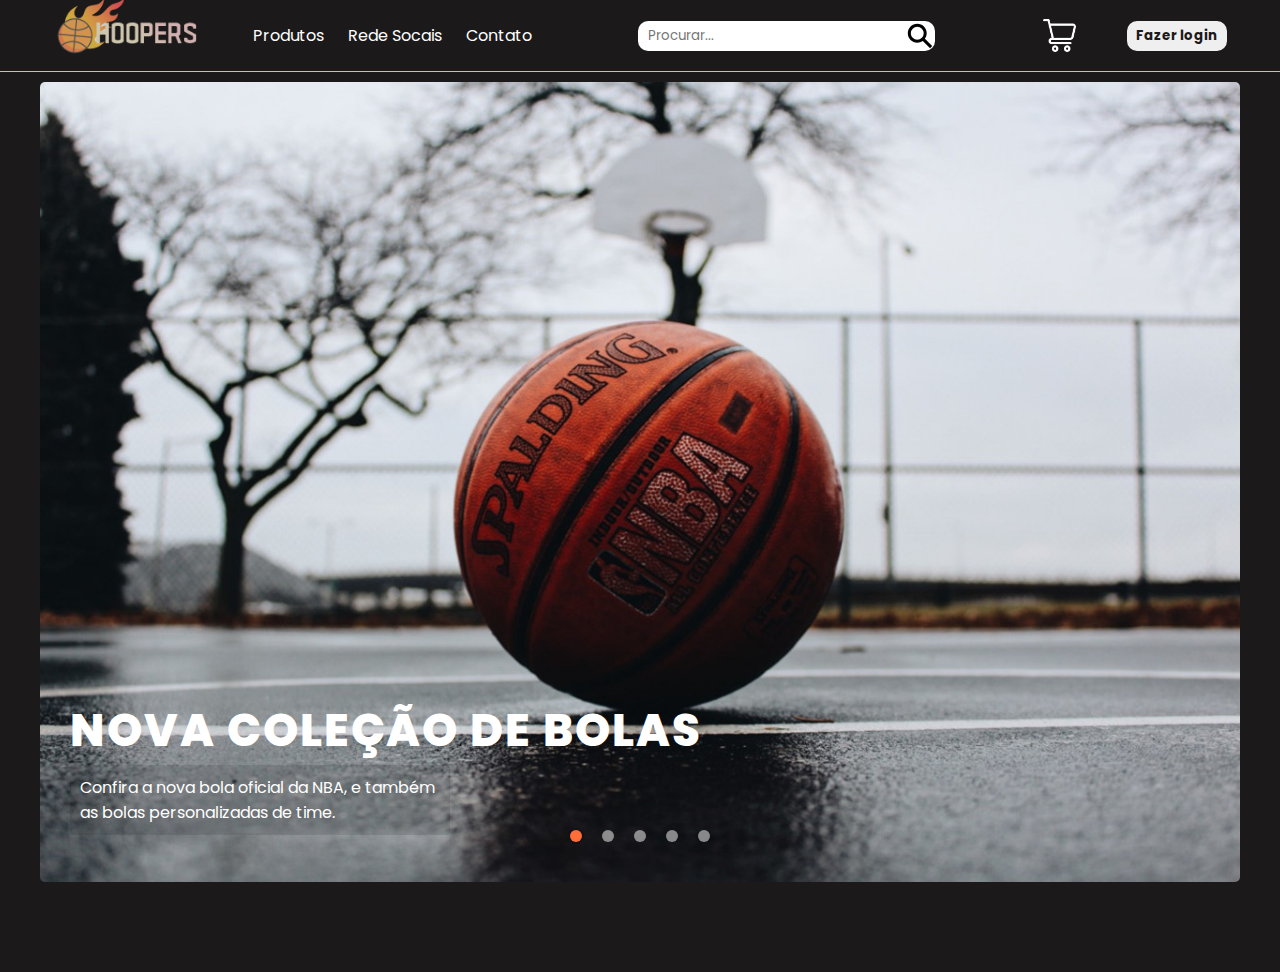
==== index.html @ 43e5c20a "Initial Commit" ====
<!DOCTYPE html>
<html lang="pt-br">
<head>
    <meta charset="UTF-8">
    <meta http-equiv="X-UA-Compatible" content="IE=edge">
    <meta name="viewport" content="width=device-width, initial-scale=1.0">
    <link rel="stylesheet" href="style.css">
    <link rel="shortcut icon" href="img/favicon.ico" type="image/x-icon">
    <title>Hoopers</title>
</head>
<body>
    <header>
        
        
        <nav id="navbar">
            
            <a href="#">
            <img src="img/logo-meubar.png" alt="logo" id="logo">
            </a>

            <ul class="menubar">
                <li><a href="#" class="menuitem">Produtos</a></li>
                <li><a href="#" class="menuitem">Rede Socais</a></li>
                <li><a href="#" class="menuitem">Contato</a></li>
            </ul>
        </nav>
        <input type="search" name="search" id="search" placeholder="Procurar...">
        
        <div id="menuright">
        <img src="img/carrinho-carrinho.png" alt="shopping cart" id="cart">

        <button> <a href="#" id="button">Fazer login</a></button>
        </div>
    </header>

    <main>
        <div class="img-slider">
            <div class="slide active">
              <img src="imgapre/bola.jpg" alt="">
              <div class="info">
                <h2>Nova coleção de bolas</h2>
                <p>Confira a nova bola oficial da NBA, e também as bolas personalizadas de time.</p>
              </div>
            </div>
            <div class="slide">
              <img src="imgapre/dunk.jpg" alt="">
              <div class="info">
                <h2>Conheça mais</h2>
                <p>Conheça mais sobre os times que patrocinamos.</p>
              </div>
            </div>
            <div class="slide">
              <img src="imgapre/jersey.jpg" alt="">
              <div class="info">
                <h2>Saca só essas jerseys</h2>
                <p>Com o final da NBA todas a Jerseys da loja estão em promoção, mas corra é por tempo limitado.</p>
              </div>
            </div>
            <div class="slide">
              <img src="imgapre/jumpshot.jpg" alt="">
              <div class="info">
                <h2>Bora um rachão!!!!</h2>
                <p>Confira os novos estilos streets da loja, e bora de x1 no racha.</p>
              </div>
            </div>
            <div class="slide">
              <img src="imgapre/x1bask.jpg" alt="">
              <div class="info">
                <h2>As mais pedidas voltaram!!</h2>
                <p>A coleção de estampas mais pedidas dos ultimos tempos estão de volta, aproveitem !!!</p>
              </div>
            </div>
            <div class="navigation">
              <div class="btn active"></div>
              <div class="btn"></div>
              <div class="btn"></div>
              <div class="btn"></div>
              <div class="btn"></div>
            </div>
        </div>

        <section class="purchases">

        </section>


    
          <script src="index.js"></script>
    </main>
    
</body>
</html>
---- style.css ----
@import url('https://fonts.googleapis.com/css2?family=Josefin+Sans:wght@400;700&family=Poppins:wght@400;700&family=Roboto:wght@400;700&display=swap');

*{
    margin: 0;
    padding: 0;
    box-sizing: border-box;
    font-family: 'Poppins',  sans-serif;
}

body{
    background-color: #1B1919;
}

/* navbar */

header{
    background-color:#1B1919;
    display: flex;
    max-height: 8vh;
    width: 100%;
    justify-content: space-around;
    align-items: center;
    border-bottom: 1px solid #E0B6A3;
}
body{
    background-color: #1B1919;
}

#navbar{
    display: flex;
    align-items: center;
}

#logo{
    width: 150px;
    opacity: 0.8;
    margin-right: 30px;
}

#logo:hover{
    transform: scale3d(1.1, 1.1, 1);
    transition: 0.7s;
}

#cart{
    width: 35px;
    cursor: pointer;
    margin-right: 50px;
}

#cart:hover{
    transform: scale3d(1.1, 1.1, 1);
    transition: 0.7s;
}


.menubar li, .menuitem{
    text-decoration: none;
    list-style: none;
    color: white;
    display: inline-block;
    margin-left: 10px;
    align-items: center;
}

li:hover{
    transform: scale3d(1.1, 1.1, 1);
    transition: 0.7s;
}

a:hover{
    color: #ff7f50;
    transition: 0.7s;
}

#search{
    height: 30px;
    background-image: url(img/search.svg);
    background-repeat: no-repeat;
    background-position: right;
    border: none;
    border-radius: 10px;
    padding: 10px;
    padding-right: 30px;
}

 button, #button{
    text-decoration: none;
    color: #1B1919;
    text-decoration: none;
    width: 100px;
    height: 30px;
    font-weight: bold;
    border-radius: 10px;
    border: none;
}

button:hover{
    transform: scale3d(1.1, 1.1, 1);
    transition: 0.7s;
    background-color: coral;
}

#menuright{
    display: flex;
    align-items: center;
}

/*pagina de apresentação*/

main{
    height: 100vh;
  display: flex;
  justify-content: center;
}
.img-slider{

    position: relative;
    width: 1200px;
    height: 800px;
    margin: 10px;
    background: #1B1919;
  }
  
  .img-slider .slide{
    z-index: 1;
    position: absolute;
    width: 100%;
    clip-path: circle(0% at 0 50%);
  }
  
  .img-slider .slide.active{
    clip-path: circle(150% at 0 50%);
    transition: 2s;
    transition-property: clip-path;
  }
  
  .img-slider .slide img{
    z-index: 1;
    width: 100%;
    border-radius: 5px;
  }
  
  .img-slider .slide .info{
    position: absolute;
    margin-top: 600px;
    top: 0;
    padding: 15px 30px;
  }
  
  .img-slider .slide .info h2{
    color: white;
    font-size: 45px;
    text-transform: uppercase;
    font-weight: 800;
    letter-spacing: 2px;
  }
  
  .img-slider .slide .info p{
    color: #fff;
    background: rgba(0, 0, 0, 0.1);
    font-size: 16px;
    width: 60%;
    padding: 10px;
    border-radius: 4px;
  }
  
  .img-slider .navigation{
    z-index: 2;
    position: absolute;
    display: flex;
    bottom: 30px;
    left: 50%;
    transform: translateX(-50%);
  }
  
  .img-slider .navigation .btn{
    background: rgba(255, 255, 255, 0.5);
    width: 12px;
    height: 12px;
    margin: 10px;
    border-radius: 50%;
    cursor: pointer;
  }
  
  .img-slider .navigation .btn.active{
    background: #ff6d38;
    box-shadow: 0 0 2px rgba(0, 0, 0, 0.5);
  }
  
  @media (max-width: 820px){
    .img-slider{
      width: 600px;
      height: 375px;
    }
  
    .img-slider .slide .info{
      padding: 10px 25px;
    }
  
    .img-slider .slide .info h2{
      font-size: 35px;
    }
  
    .img-slider .slide .info p{
      width: 70%;
      font-size: 15px;
    }
  
    .img-slider .navigation{
      bottom: 25px;
    }
  
    .img-slider .navigation .btn{
      width: 10px;
      height: 10px;
      margin: 8px;
    }
  }
  
  @media (max-width: 620px){
    .img-slider{
      width: 400px;
      height: 250px;
    }
  
    .img-slider .slide .info{
      padding: 10px 20px;
    }
  
    .img-slider .slide .info h2{
      font-size: 30px;
    }
  
    .img-slider .slide .info p{
      width: 80%;
      font-size: 13px;
    }
  
    .img-slider .navigation{
      bottom: 15px;
    }
  
    .img-slider .navigation .btn{
      width: 8px;
      height: 8px;
      margin: 6px;
    }
  }
  
  @media (max-width: 420px){
    .img-slider{
      width: 320px;
      height: 200px;
    }
  
    .img-slider .slide .info{
      padding: 5px 10px;
    }
  
    .img-slider .slide .info h2{
      font-size: 25px;
    }
  
    .img-slider .slide .info p{
      width: 90%;
      font-size: 11px;
    }
  
    .img-slider .navigation{
      bottom: 10px;
    }
  }
        
  /*Card de compras/*
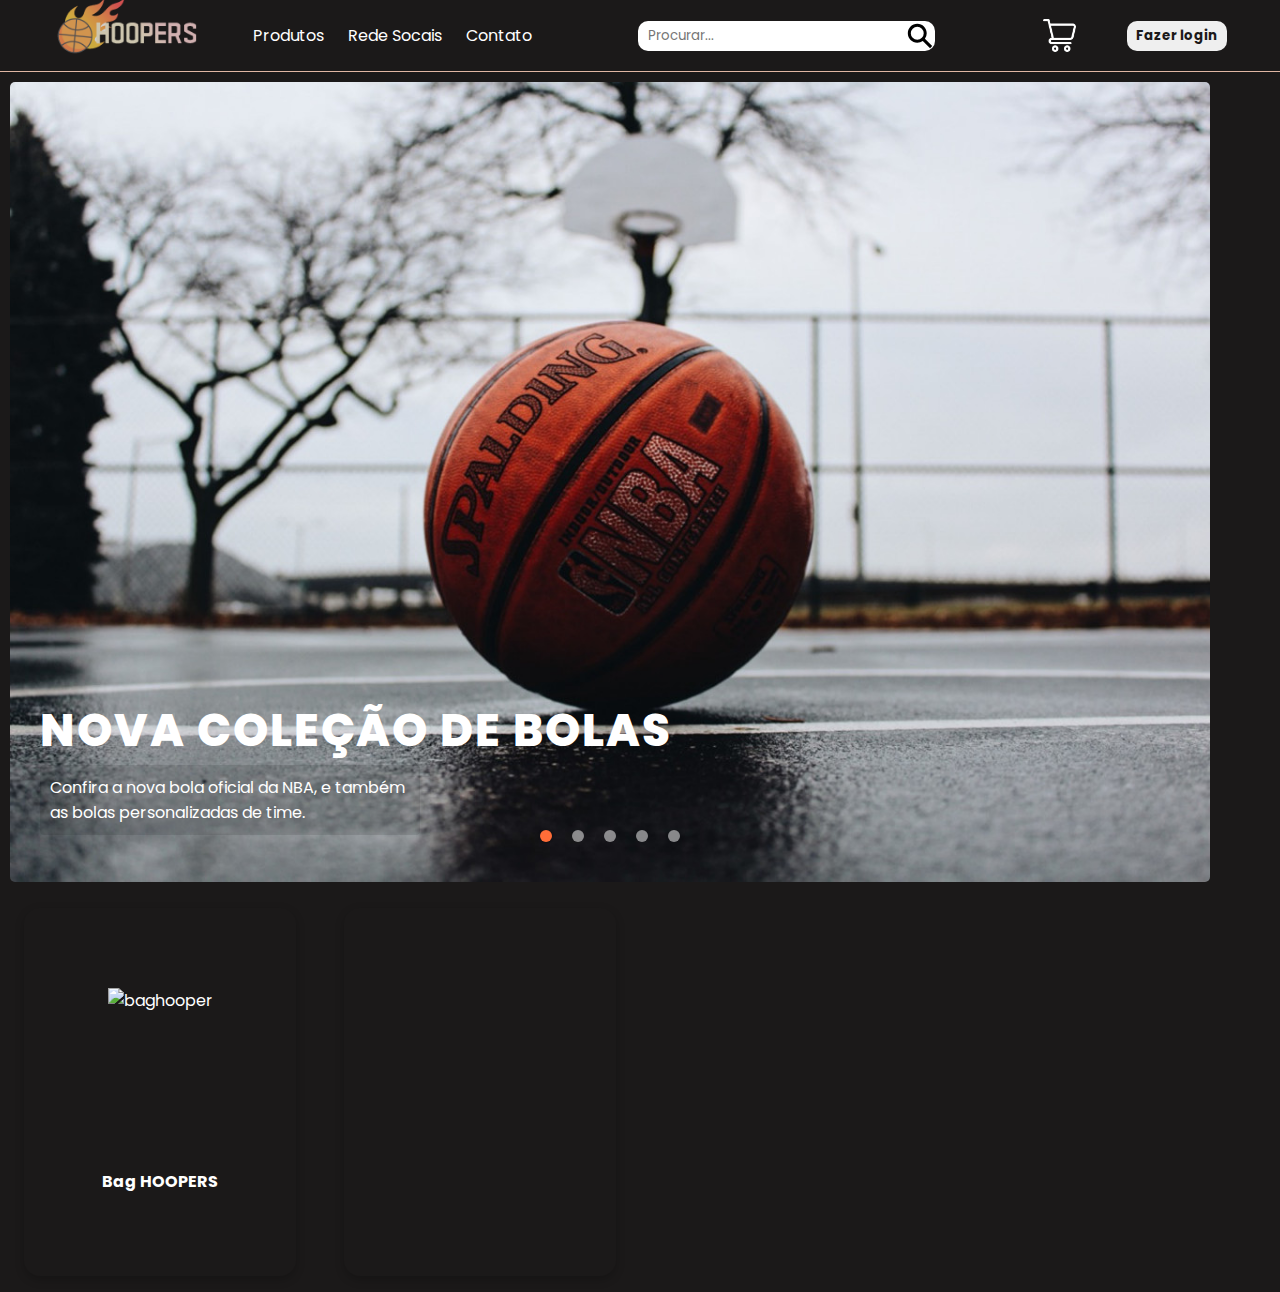
==== commit 1ce09626: "Inclusion Card" ====
--- a/index.html
+++ b/index.html
@@ -79,8 +79,29 @@
             </div>
         </div>
 
-        <section class="purchases">
+        <section class="cardslider">
+          <div class="card">
+              <div class="card-content">
+                <img src="imgcatalogo/bag.png" alt="baghooper" class="card-img">
+                <h1 class="card-title"> Bag HOOPERS</h1>
+                <div class="card-body">
+                    <div class="card-star">
+                      <span class="rating-value">4.5</span>
+                      <span class="star">&#9733</span>
+                    </div>
+                    <p class="card-price">R$150</p>
+                </div>
+                <div class="card-footer">
+                  <button class="bton btn-sucess">Comprar</button>
+                  <button class="bton btn-border">Carrinho</button>
+                </div>
+              </div>
+          </div>
 
+          <div class="card">
+            
+          </div>
+            
         </section>
 
 
--- a/style.css
+++ b/style.css
@@ -108,13 +108,10 @@
 
 /*pagina de apresentação*/
 
-main{
+.img-slider{
     height: 100vh;
-  display: flex;
-  justify-content: center;
-}
-.img-slider{
-
+    display: flex;
+    justify-content: center;
     position: relative;
     width: 1200px;
     height: 800px;
@@ -272,4 +269,150 @@
     }
   }
         
-  /*Card de compras/*+  /*Card de compras*/
+
+  .cardslider {
+    background-color: var(--bg);
+    padding: 1rem;
+
+    display: grid;
+    grid-template-columns: repeat(4, 1fr);
+    place-items: center;
+    grid-gap: 2rem;
+
+    font: normal 1rem sans-serif;
+}
+
+.card {
+    position: relative;
+    width: 17rem;
+    height: 23rem;
+    background-color:var(--primary);
+    color: #fff;
+    border-radius: 1rem;
+    border: .1rem solid transparent;
+    overflow: hidden;
+    box-shadow: 0 .2rem .6rem #0003;
+    transition: .5s ease-in-out;
+}
+
+.card:hover {
+    border: .1rem solid var(--secondary);
+    transform: scale(1.05);
+}
+
+.card::before, .card::after {
+    position: absolute;
+    content: "";
+    background-color: var(--secondary);
+    border-radius: 50%;
+    transition: .5s ease-in-out;
+    z-index: 100;
+}
+
+.card::before {
+    top: -6%;
+    right: -6%;
+    width: 9rem;
+    height: 9rem;
+}
+
+.card::after {
+    bottom: -6%;
+    left: -6%;
+    width: 5rem;
+    height: 5rem;
+}
+
+.card:hover::before {
+    transform: scale(1.8);
+}
+
+.card:hover::after {
+    transform: scale(0);
+}
+
+.card-content {
+    position: absolute;
+    top:0;
+    left:0;
+    width: 100%;
+    height: 100%;
+
+    display: flex;
+    flex-direction: column;
+    justify-content: space-around;
+    align-items: center;
+    z-index: 200;
+}
+
+.card-img, 
+.card-title {
+    transform: translateY(4rem);
+    transition: .5s ease-in-out;
+}
+
+.card-img {
+    width: auto;
+    height: 9.5rem;
+}
+
+.card-title {
+    font-size: 1rem;
+    text-transform: capitalize;
+    transition-delay: .1s;
+}
+
+.card-body, 
+.card-footer {
+    transform: translateY(8rem);
+    transition: .5s ease-in-out;
+}
+
+.card-body {
+    width: 100%;
+
+    display: flex;
+    justify-content: space-around;
+    align-items: center;
+
+    transition-delay: .2s;
+}
+
+.card:hover .card-img,
+.card:hover .card-title,
+.card:hover .card-body,
+.card:hover .card-footer {
+    transform: translateY(0);
+}
+
+.card-footer {
+    transition-delay: .3s;
+}
+
+.star {
+    font-size: 1.4rem;
+    color: gold;
+}
+
+.card-price {
+    font: bolder 1.5rem sans-serif;
+}
+
+.bton {
+    padding: 1rem 2rem;
+    background-color: unset;
+    border: none;
+    outline: none;
+    border-radius: 2rem;
+    color: #fff;
+    cursor: pointer;
+}
+
+.btn-success {
+    background-color: var(--secondary);
+}
+
+.btn-border {
+    border: .1rem solid var(--secondary);
+}
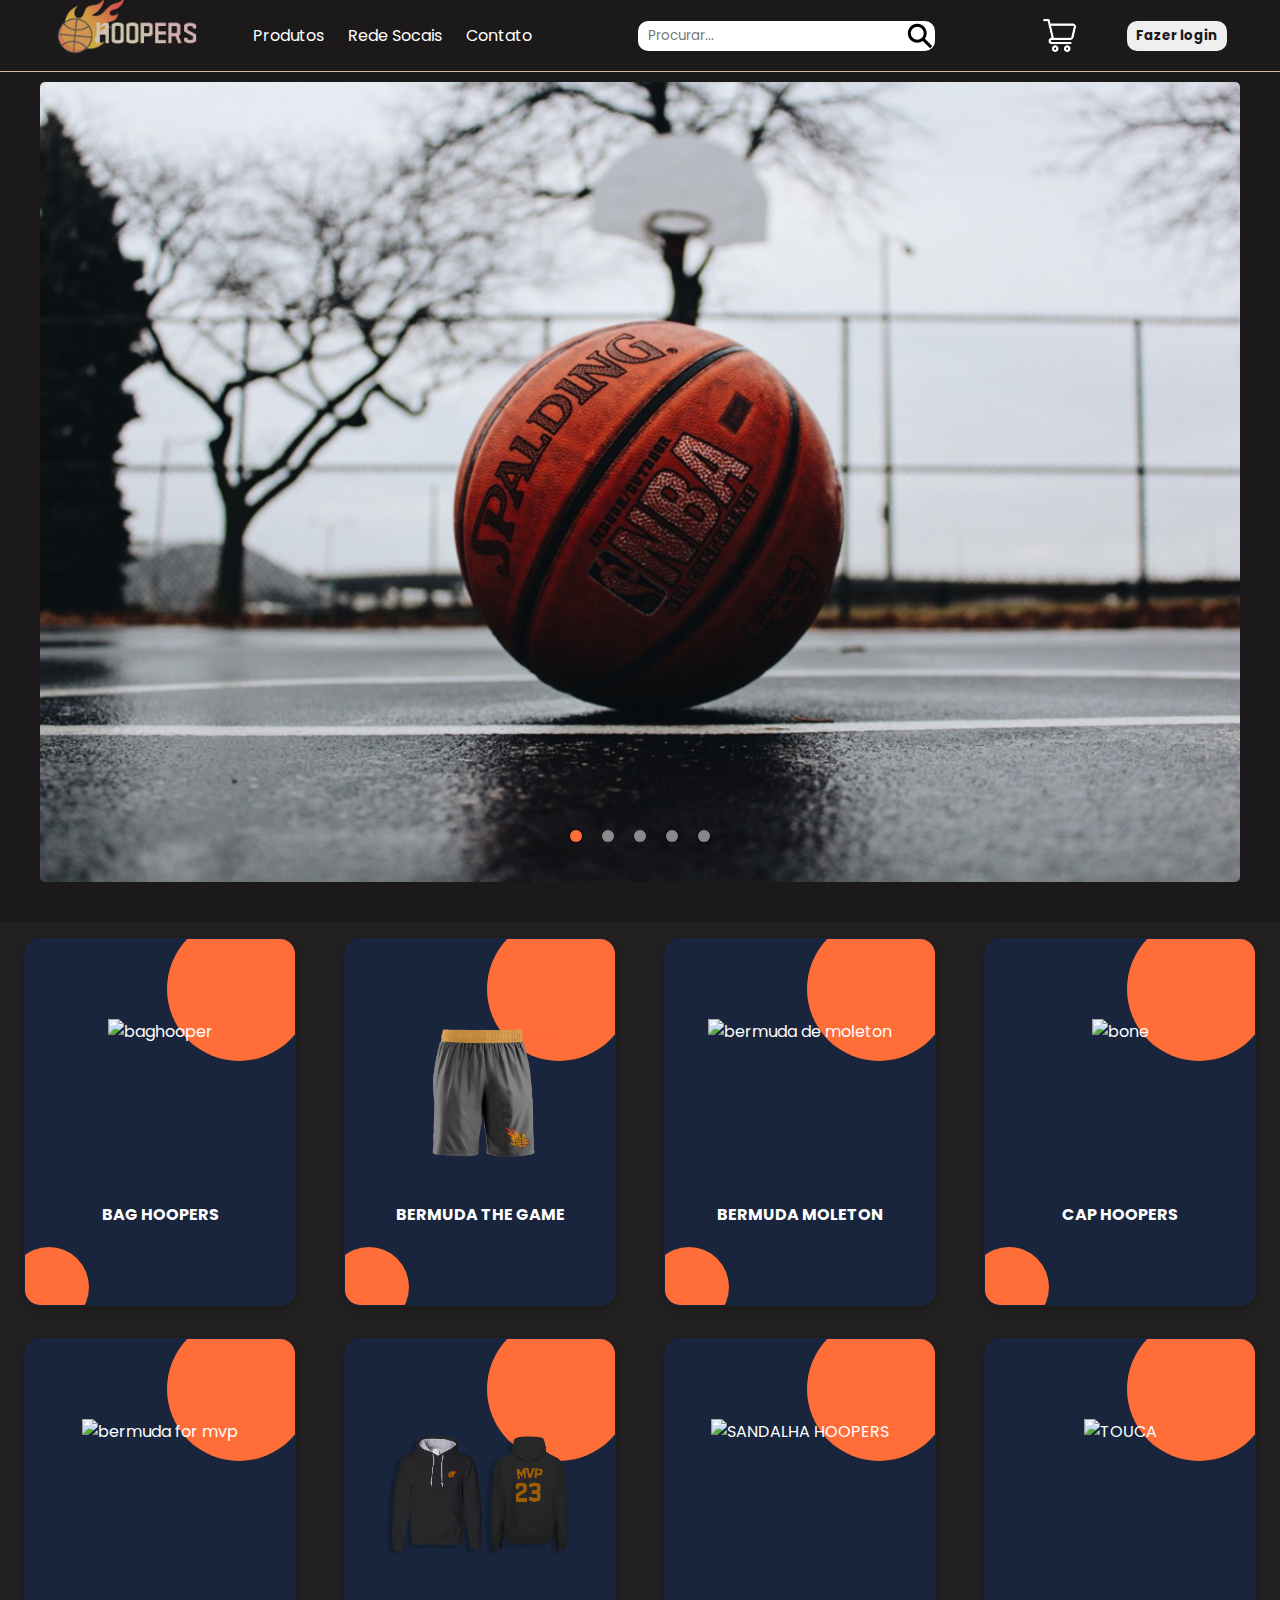
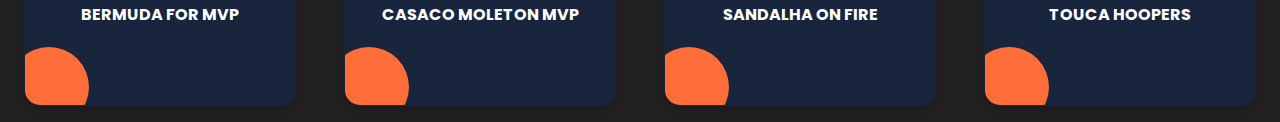
==== commit 167cc91f: "inclusion of cards" ====
--- a/index.html
+++ b/index.html
@@ -83,13 +83,13 @@
           <div class="card">
               <div class="card-content">
                 <img src="imgcatalogo/bag.png" alt="baghooper" class="card-img">
-                <h1 class="card-title"> Bag HOOPERS</h1>
+                <h1 class="card-title"> BAG HOOPERS</h1>
                 <div class="card-body">
                     <div class="card-star">
                       <span class="rating-value">4.5</span>
                       <span class="star">&#9733</span>
                     </div>
-                    <p class="card-price">R$150</p>
+                    <p class="card-price">R$50</p>
                 </div>
                 <div class="card-footer">
                   <button class="bton btn-sucess">Comprar</button>
@@ -99,15 +99,143 @@
           </div>
 
           <div class="card">
-            
-          </div>
+            <div class="card-content">
+              <img src="imgcatalogo/bermuda.png" alt="bermudathegame" class="card-img">
+              <h1 class="card-title"> BERMUDA THE GAME</h1>
+              <div class="card-body">
+                  <div class="card-star">
+                    <span class="rating-value">5.0</span>
+                    <span class="star">&#9733</span>
+                  </div>
+                  <p class="card-price">R$100</p>
+              </div>
+              <div class="card-footer">
+                <button class="bton btn-sucess">Comprar</button>
+                <button class="bton btn-border">Carrinho</button>
+              </div>
+            </div>
+        </div>
+
+        <div class="card">
+          <div class="card-content">
+            <img src="imgcatalogo/bermudasmoleton.png" alt="bermuda de moleton" class="card-img">
+            <h1 class="card-title"> BERMUDA MOLETON</h1>
+            <div class="card-body">
+                <div class="card-star">
+                  <span class="rating-value">5.0</span>
+                  <span class="star">&#9733</span>
+                </div>
+                <p class="card-price">R$150</p>
+            </div>
+            <div class="card-footer">
+              <button class="bton btn-sucess">Comprar</button>
+              <button class="bton btn-border">Carrinho</button>
+            </div>
+          </div>
+      </div>
+
+      <div class="card">
+        <div class="card-content">
+          <img src="imgcatalogo/cap.png" alt="bone" class="card-img">
+          <h1 class="card-title">CAP HOOPERS</h1>
+          <div class="card-body">
+              <div class="card-star">
+                <span class="rating-value">4.7</span>
+                <span class="star">&#9733</span>
+              </div>
+              <p class="card-price">R$80</p>
+          </div>
+          <div class="card-footer">
+            <button class="bton btn-sucess">Comprar</button>
+            <button class="bton btn-border">Carrinho</button>
+          </div>
+        </div>
+    </div>
+
+    <div class="card">
+      <div class="card-content">
+        <img src="imgcatalogo/formvp.png" alt="bermuda for mvp" class="card-img">
+        <h1 class="card-title"> BERMUDA FOR MVP</h1>
+        <div class="card-body">
+            <div class="card-star">
+              <span class="rating-value">5.0</span>
+              <span class="star">&#9733</span>
+            </div>
+            <p class="card-price">R$170</p>
+        </div>
+        <div class="card-footer">
+          <button class="bton btn-sucess">Comprar</button>
+          <button class="bton btn-border">Carrinho</button>
+        </div>
+      </div>
+    </div>
+
+    <div class="card">
+      <div class="card-content">
+        <img src="imgcatalogo/moleton.png" alt="CASACO DE MOLETON" class="card-img">
+        <h1 class="card-title"> CASACO MOLETON MVP</h1>
+        <div class="card-body">
+            <div class="card-star">
+              <span class="rating-value">4.8</span>
+              <span class="star">&#9733</span>
+            </div>
+            <p class="card-price">R$200</p>
+        </div>
+        <div class="card-footer">
+          <button class="bton btn-sucess">Comprar</button>
+          <button class="bton btn-border">Carrinho</button>
+        </div>
+      </div>
+    </div>
+
+    <div class="card">
+      <div class="card-content">
+        <img src="imgcatalogo/sandalha.png" alt="SANDALHA HOOPERS" class="card-img">
+        <h1 class="card-title"> SANDALHA ON FIRE</h1>
+        <div class="card-body">
+            <div class="card-star">
+              <span class="rating-value">5.0</span>
+              <span class="star">&#9733</span>
+            </div>
+            <p class="card-price">R$120</p>
+        </div>
+        <div class="card-footer">
+          <button class="bton btn-sucess">Comprar</button>
+          <button class="bton btn-border">Carrinho</button>
+        </div>
+      </div>
+    </div>
+
+
+    <div class="card">
+      <div class="card-content">
+        <img src="imgcatalogo/touca.png" alt="TOUCA" class="card-img">
+        <h1 class="card-title"> TOUCA HOOPERS</h1>
+        <div class="card-body">
+            <div class="card-star">
+              <span class="rating-value">4.4</span>
+              <span class="star">&#9733</span>
+            </div>
+            <p class="card-price">R$70</p>
+        </div>
+        <div class="card-footer">
+          <button class="bton btn-sucess">Comprar</button>
+          <button class="bton btn-border">Carrinho</button>
+        </div>
+      </div>
+    </div>
+
+
+
+
+          
             
         </section>
 
 
     
           <script src="index.js"></script>
-    </main>
+  </main>
     
 </body>
 </html>--- a/style.css
+++ b/style.css
@@ -109,14 +109,16 @@
 /*pagina de apresentação*/
 
 .img-slider{
-    height: 100vh;
     display: flex;
     justify-content: center;
+    align-items: center;
     position: relative;
     width: 1200px;
     height: 800px;
-    margin: 10px;
     background: #1B1919;
+    margin: auto;
+    margin-top: 10px;
+    margin-bottom: 40px;
   }
   
   .img-slider .slide{
@@ -124,6 +126,9 @@
     position: absolute;
     width: 100%;
     clip-path: circle(0% at 0 50%);
+    display: flex;
+    align-items: center;
+    justify-content: space-around;
   }
   
   .img-slider .slide.active{
@@ -272,7 +277,7 @@
   /*Card de compras*/
 
   .cardslider {
-    background-color: var(--bg);
+    background-color: #222020;
     padding: 1rem;
 
     display: grid;
@@ -287,7 +292,7 @@
     position: relative;
     width: 17rem;
     height: 23rem;
-    background-color:var(--primary);
+    background-color:#18253c;
     color: #fff;
     border-radius: 1rem;
     border: .1rem solid transparent;
@@ -297,14 +302,14 @@
 }
 
 .card:hover {
-    border: .1rem solid var(--secondary);
+    border: .1rem solid #ff6d38;
     transform: scale(1.05);
 }
 
 .card::before, .card::after {
     position: absolute;
     content: "";
-    background-color: var(--secondary);
+    background-color: #ff6d38;
     border-radius: 50%;
     transition: .5s ease-in-out;
     z-index: 100;
@@ -400,19 +405,19 @@
 }
 
 .bton {
-    padding: 1rem 2rem;
-    background-color: unset;
     border: none;
     outline: none;
     border-radius: 2rem;
     color: #fff;
     cursor: pointer;
+    background-color: transparent;
 }
 
 .btn-success {
-    background-color: var(--secondary);
+    background-color: #ff6d38;
+    
 }
 
 .btn-border {
-    border: .1rem solid var(--secondary);
-}
+    border: .1rem solid #ff6d38;
+}
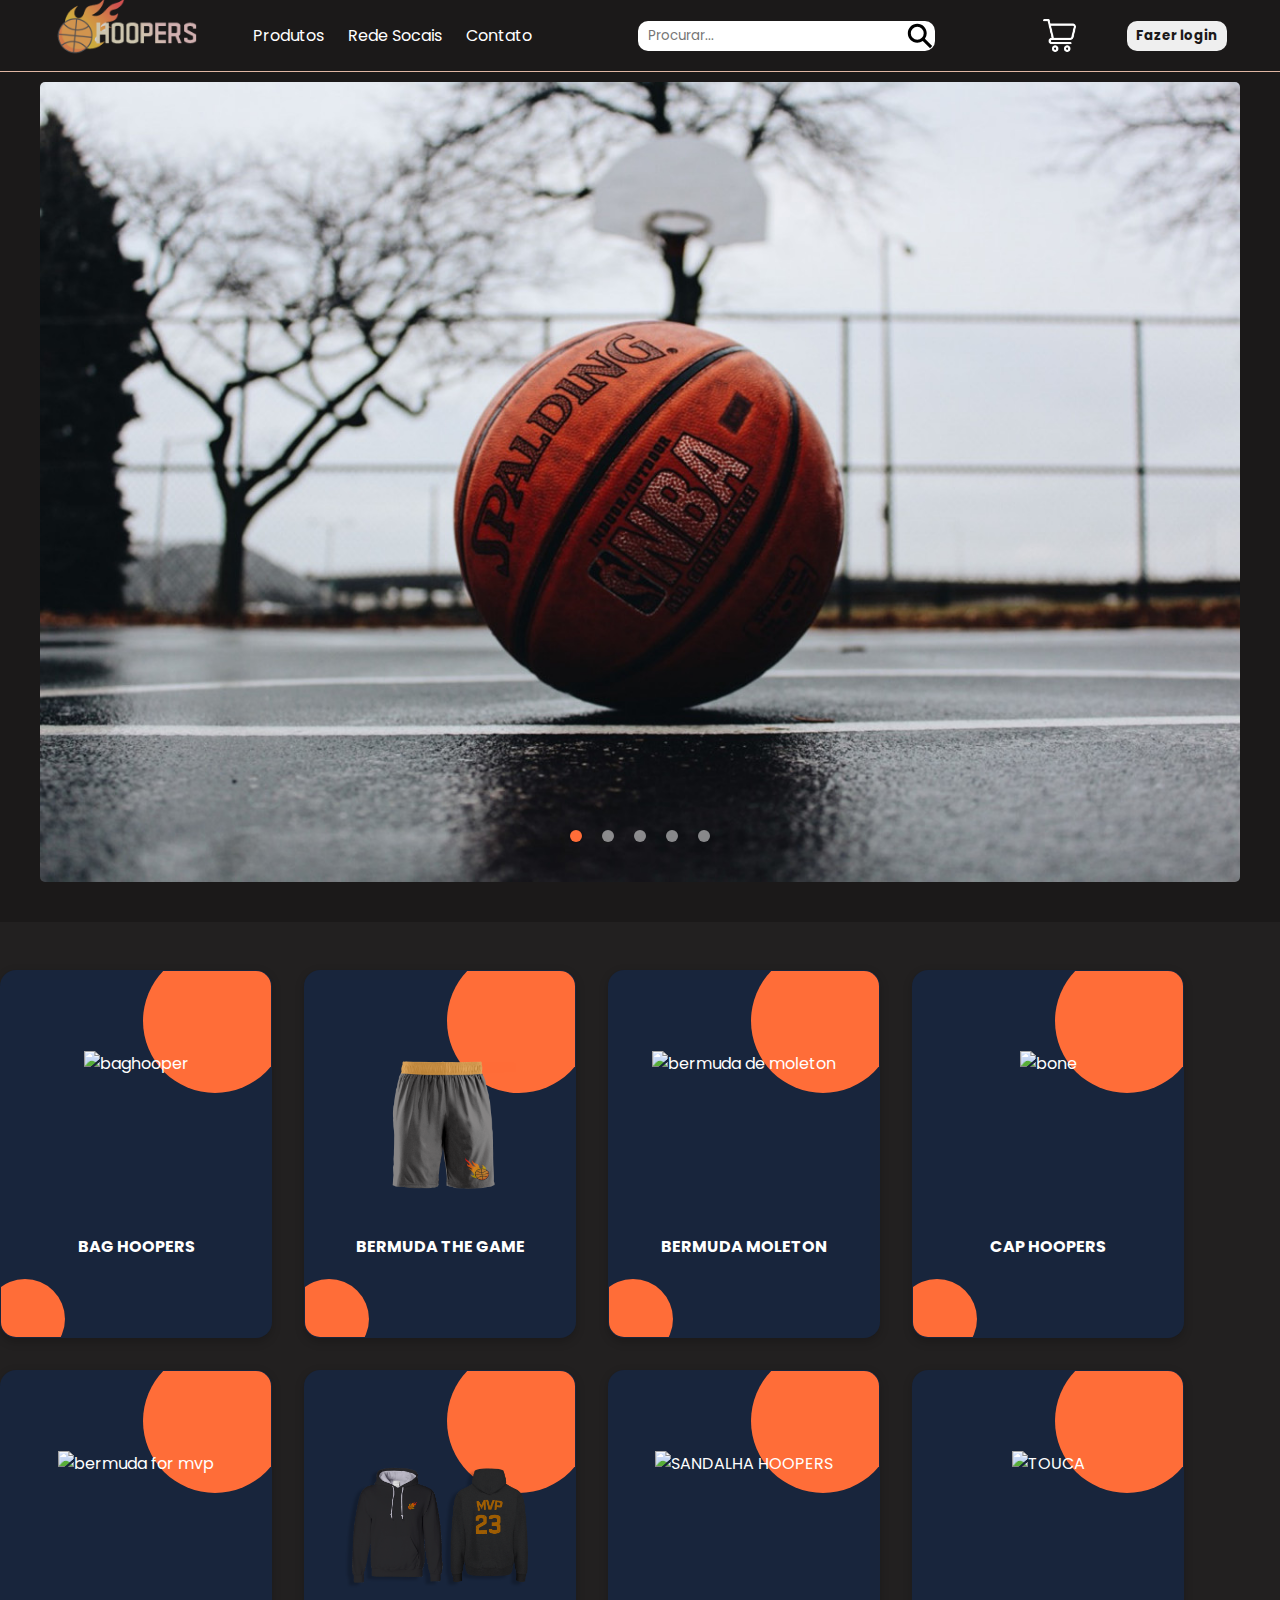
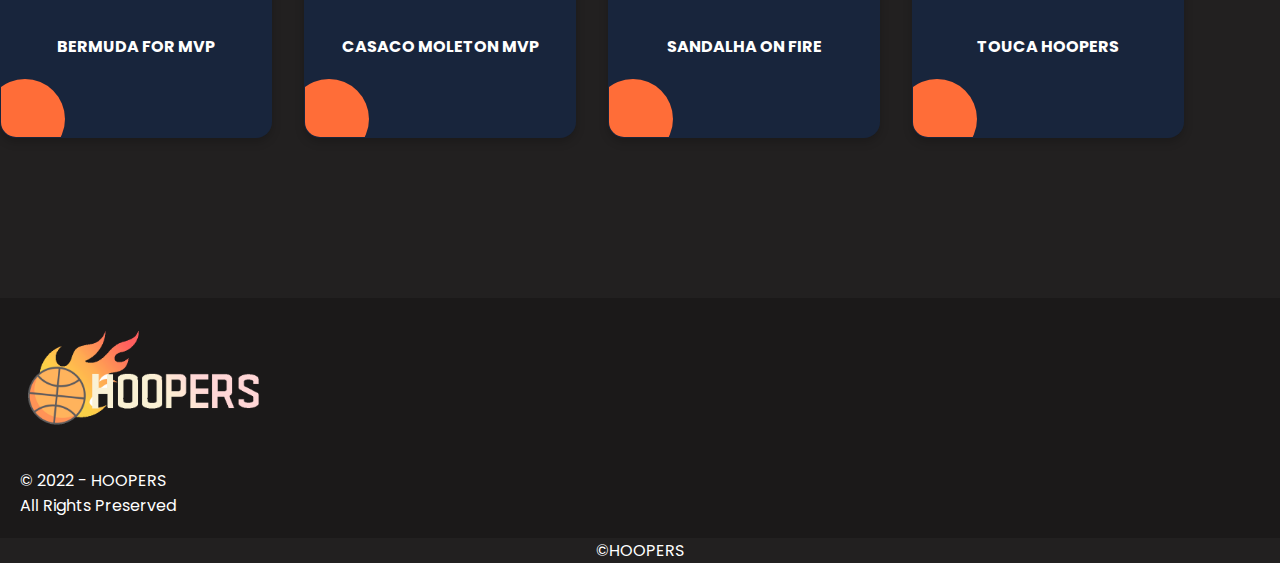
==== commit 0becbf1d: "end of inclusion of content on the main page, and start of responsiveness" ====
--- a/index.html
+++ b/index.html
@@ -5,6 +5,7 @@
     <meta http-equiv="X-UA-Compatible" content="IE=edge">
     <meta name="viewport" content="width=device-width, initial-scale=1.0">
     <link rel="stylesheet" href="style.css">
+    <link rel="stylesheet" href="responsive.css">
     <link rel="shortcut icon" href="img/favicon.ico" type="image/x-icon">
     <title>Hoopers</title>
 </head>
@@ -36,39 +37,22 @@
     <main>
         <div class="img-slider">
             <div class="slide active">
-              <img src="imgapre/bola.jpg" alt="">
-              <div class="info">
-                <h2>Nova coleção de bolas</h2>
-                <p>Confira a nova bola oficial da NBA, e também as bolas personalizadas de time.</p>
-              </div>
-            </div>
-            <div class="slide">
-              <img src="imgapre/dunk.jpg" alt="">
-              <div class="info">
-                <h2>Conheça mais</h2>
-                <p>Conheça mais sobre os times que patrocinamos.</p>
-              </div>
+              <img src="imgapre/bola.jpg" alt="bola na quadra">
+            </div>
+            <div class="slide">
+              <img src="imgapre/dunk.jpg" alt="homem fazendo uma enterrada">
             </div>
             <div class="slide">
               <img src="imgapre/jersey.jpg" alt="">
-              <div class="info">
-                <h2>Saca só essas jerseys</h2>
-                <p>Com o final da NBA todas a Jerseys da loja estão em promoção, mas corra é por tempo limitado.</p>
-              </div>
-            </div>
-            <div class="slide">
-              <img src="imgapre/jumpshot.jpg" alt="">
-              <div class="info">
-                <h2>Bora um rachão!!!!</h2>
-                <p>Confira os novos estilos streets da loja, e bora de x1 no racha.</p>
-              </div>
-            </div>
-            <div class="slide">
-              <img src="imgapre/x1bask.jpg" alt="">
-              <div class="info">
-                <h2>As mais pedidas voltaram!!</h2>
-                <p>A coleção de estampas mais pedidas dos ultimos tempos estão de volta, aproveitem !!!</p>
-              </div>
+
+            </div>
+            <div class="slide">
+              <img src="imgapre/jumpshot.jpg" alt="rapaz quicando a bola">
+              
+            </div>
+            <div class="slide">
+              <img src="imgapre/x1bask.jpg" alt="um x1 no baska">
+              
             </div>
             <div class="navigation">
               <div class="btn active"></div>
@@ -79,7 +63,7 @@
             </div>
         </div>
 
-        <section class="cardslider">
+      <section class="cardslider">
           <div class="card">
               <div class="card-content">
                 <img src="imgcatalogo/bag.png" alt="baghooper" class="card-img">
@@ -114,7 +98,7 @@
                 <button class="bton btn-border">Carrinho</button>
               </div>
             </div>
-        </div>
+          </div>
 
         <div class="card">
           <div class="card-content">
@@ -132,7 +116,7 @@
               <button class="bton btn-border">Carrinho</button>
             </div>
           </div>
-      </div>
+        </div>
 
       <div class="card">
         <div class="card-content">
@@ -150,9 +134,9 @@
             <button class="bton btn-border">Carrinho</button>
           </div>
         </div>
-    </div>
-
-    <div class="card">
+      </div>
+
+      <div class="card">
       <div class="card-content">
         <img src="imgcatalogo/formvp.png" alt="bermuda for mvp" class="card-img">
         <h1 class="card-title"> BERMUDA FOR MVP</h1>
@@ -162,75 +146,101 @@
               <span class="star">&#9733</span>
             </div>
             <p class="card-price">R$170</p>
+        </div>
+          <div class="card-footer">
+            <button class="bton btn-sucess">Comprar</button>
+            <button class="bton btn-border">Carrinho</button>
+          </div>
+        </div>
+      </div>
+
+      <div class="card">
+      <div class="card-content">
+        <img src="imgcatalogo/moleton.png" alt="CASACO DE MOLETON" class="card-img">
+        <h1 class="card-title"> CASACO MOLETON MVP</h1>
+        <div class="card-body">
+            <div class="card-star">
+              <span class="rating-value">4.8</span>
+              <span class="star">&#9733</span>
+            </div>
+            <p class="card-price">R$200</p>
         </div>
         <div class="card-footer">
           <button class="bton btn-sucess">Comprar</button>
           <button class="bton btn-border">Carrinho</button>
         </div>
       </div>
-    </div>
-
-    <div class="card">
-      <div class="card-content">
-        <img src="imgcatalogo/moleton.png" alt="CASACO DE MOLETON" class="card-img">
-        <h1 class="card-title"> CASACO MOLETON MVP</h1>
-        <div class="card-body">
-            <div class="card-star">
-              <span class="rating-value">4.8</span>
-              <span class="star">&#9733</span>
-            </div>
-            <p class="card-price">R$200</p>
+      </div>
+
+      <div class="card">
+      <div class="card-content">
+        <img src="imgcatalogo/sandalha.png" alt="SANDALHA HOOPERS" class="card-img">
+        <h1 class="card-title"> SANDALHA ON FIRE</h1>
+        <div class="card-body">
+            <div class="card-star">
+              <span class="rating-value">5.0</span>
+              <span class="star">&#9733</span>
+            </div>
+            <p class="card-price">R$120</p>
         </div>
         <div class="card-footer">
           <button class="bton btn-sucess">Comprar</button>
           <button class="bton btn-border">Carrinho</button>
         </div>
       </div>
-    </div>
-
-    <div class="card">
-      <div class="card-content">
-        <img src="imgcatalogo/sandalha.png" alt="SANDALHA HOOPERS" class="card-img">
-        <h1 class="card-title"> SANDALHA ON FIRE</h1>
-        <div class="card-body">
-            <div class="card-star">
-              <span class="rating-value">5.0</span>
-              <span class="star">&#9733</span>
-            </div>
-            <p class="card-price">R$120</p>
+      </div>
+
+
+      <div class="card">
+      <div class="card-content">
+        <img src="imgcatalogo/touca.png" alt="TOUCA" class="card-img">
+        <h1 class="card-title"> TOUCA HOOPERS</h1>
+        <div class="card-body">
+            <div class="card-star">
+              <span class="rating-value">4.4</span>
+              <span class="star">&#9733</span>
+            </div>
+            <p class="card-price">R$70</p>
         </div>
         <div class="card-footer">
           <button class="bton btn-sucess">Comprar</button>
           <button class="bton btn-border">Carrinho</button>
         </div>
       </div>
-    </div>
-
-
-    <div class="card">
-      <div class="card-content">
-        <img src="imgcatalogo/touca.png" alt="TOUCA" class="card-img">
-        <h1 class="card-title"> TOUCA HOOPERS</h1>
-        <div class="card-body">
-            <div class="card-star">
-              <span class="rating-value">4.4</span>
-              <span class="star">&#9733</span>
-            </div>
-            <p class="card-price">R$70</p>
-        </div>
-        <div class="card-footer">
-          <button class="bton btn-sucess">Comprar</button>
-          <button class="bton btn-border">Carrinho</button>
-        </div>
-      </div>
-    </div>
-
-
-
-
-          
-            
-        </section>
+      </div>   
+    </section>
+
+    <footer id="footer">
+      <div class="footer01">
+          <div class="logo-footer">
+              <img src="img/logo-meubar.png" alt="logo-fate">
+              <p>&copy; 2022 - HOOPERS</p>
+              <p>All Rights Preserved</p>
+          </div>
+          <div class="icons">
+              <a href="#" target="_blank">
+              <ion-icon size="large" name="logo-instagram"></ion-icon>
+          </a>
+          <a href="#" target="_blank">
+              <ion-icon size="large" name="logo-twitter"></ion-icon>
+          </a>
+          <a href="#" target="_blank">
+              <ion-icon size="large"  name="logo-whatsapp"></ion-icon>
+          </a>
+          <a href="#" target="_blank">
+            <ion-icon size="large"  name="logo-facebook"></ion-icon>
+        </a>
+          </div>
+      </div>    
+  </footer>
+  
+  <div class="footer2">
+      <p>&copy;HOOPERS</p>
+  </div>
+  
+  
+  <script type="module" src="https://unpkg.com/ionicons@5.5.2/dist/ionicons/ionicons.esm.js"></script>
+  <script nomodule src="https://unpkg.com/ionicons@5.5.2/dist/ionicons/ionicons.js"></script>
 
 
     
--- a/style.css
+++ b/style.css
@@ -189,102 +189,18 @@
     background: #ff6d38;
     box-shadow: 0 0 2px rgba(0, 0, 0, 0.5);
   }
-  
-  @media (max-width: 820px){
-    .img-slider{
-      width: 600px;
-      height: 375px;
-    }
-  
-    .img-slider .slide .info{
-      padding: 10px 25px;
-    }
-  
-    .img-slider .slide .info h2{
-      font-size: 35px;
-    }
-  
-    .img-slider .slide .info p{
-      width: 70%;
-      font-size: 15px;
-    }
-  
-    .img-slider .navigation{
-      bottom: 25px;
-    }
-  
-    .img-slider .navigation .btn{
-      width: 10px;
-      height: 10px;
-      margin: 8px;
-    }
-  }
-  
-  @media (max-width: 620px){
-    .img-slider{
-      width: 400px;
-      height: 250px;
-    }
-  
-    .img-slider .slide .info{
-      padding: 10px 20px;
-    }
-  
-    .img-slider .slide .info h2{
-      font-size: 30px;
-    }
-  
-    .img-slider .slide .info p{
-      width: 80%;
-      font-size: 13px;
-    }
-  
-    .img-slider .navigation{
-      bottom: 15px;
-    }
-  
-    .img-slider .navigation .btn{
-      width: 8px;
-      height: 8px;
-      margin: 6px;
-    }
-  }
-  
-  @media (max-width: 420px){
-    .img-slider{
-      width: 320px;
-      height: 200px;
-    }
-  
-    .img-slider .slide .info{
-      padding: 5px 10px;
-    }
-  
-    .img-slider .slide .info h2{
-      font-size: 25px;
-    }
-  
-    .img-slider .slide .info p{
-      width: 90%;
-      font-size: 11px;
-    }
-  
-    .img-slider .navigation{
-      bottom: 10px;
-    }
-  }
-        
+      
   /*Card de compras*/
 
   .cardslider {
     background-color: #222020;
-    padding: 1rem;
-
+    padding: 10rem;
+    padding-top: 3rem;
+    padding-left: 0;
     display: grid;
     grid-template-columns: repeat(4, 1fr);
     place-items: center;
     grid-gap: 2rem;
-
     font: normal 1rem sans-serif;
 }
 
@@ -421,3 +337,43 @@
 .btn-border {
     border: .1rem solid #ff6d38;
 }
+
+/*footer*/
+
+#footer{
+  background-color: #1B1919;
+  max-width: 100%;
+  margin: 0;
+  padding: 20px;
+}
+.logo-footer p{
+ color: white;
+}
+
+.logo-footer img{
+  width: 250px;
+}
+
+.footer01{
+  display: flex;
+  align-items: center;
+  justify-content: space-between;
+  flex-wrap: wrap;
+}
+
+.icons{
+  gap: 20px;
+  display: flex
+}
+
+.icons a{
+  color: white;
+}
+
+.footer2{
+  color: white;
+  background-color: #222020;
+  display: flex;
+  align-items: center;
+  justify-content: center;
+}--- a/responsive.css
+++ b/responsive.css
@@ -0,0 +1,84 @@
+/*carrocel*/
+@media (max-width: 900px){
+    .img-slider{
+      width: 600px;
+      height: 375px;
+    }
+  
+    .img-slider .slide .info{
+      padding: 10px 25px;
+    }
+  
+    .img-slider .slide .info h2{
+      font-size: 35px;
+    }
+  
+    .img-slider .slide .info p{
+      width: 70%;
+      font-size: 15px;
+    }
+  
+    .img-slider .navigation{
+      bottom: 25px;
+    }
+  
+    .img-slider .navigation .btn{
+      width: 10px;
+      height: 10px;
+      margin: 8px;
+    }
+  }
+  
+  @media (max-width: 620px){
+    .img-slider{
+      width: 400px;
+      height: 250px;
+    }
+  
+    .img-slider .slide .info{
+      padding: 10px 20px;
+    }
+  
+    .img-slider .slide .info h2{
+      font-size: 30px;
+    }
+  
+    .img-slider .slide .info p{
+      width: 80%;
+      font-size: 13px;
+    }
+  
+    .img-slider .navigation{
+      bottom: 15px;
+    }
+  
+    .img-slider .navigation .btn{
+      width: 8px;
+      height: 8px;
+      margin: 6px;
+    }
+  }
+  
+  @media (max-width: 420px){
+    .img-slider{
+      width: 320px;
+      height: 200px;
+    }
+  
+    .img-slider .slide .info{
+      padding: 5px 10px;
+    }
+  
+    .img-slider .slide .info h2{
+      font-size: 25px;
+    }
+  
+    .img-slider .slide .info p{
+      width: 90%;
+      font-size: 11px;
+    }
+  
+    .img-slider .navigation{
+      bottom: 10px;
+    }
+  }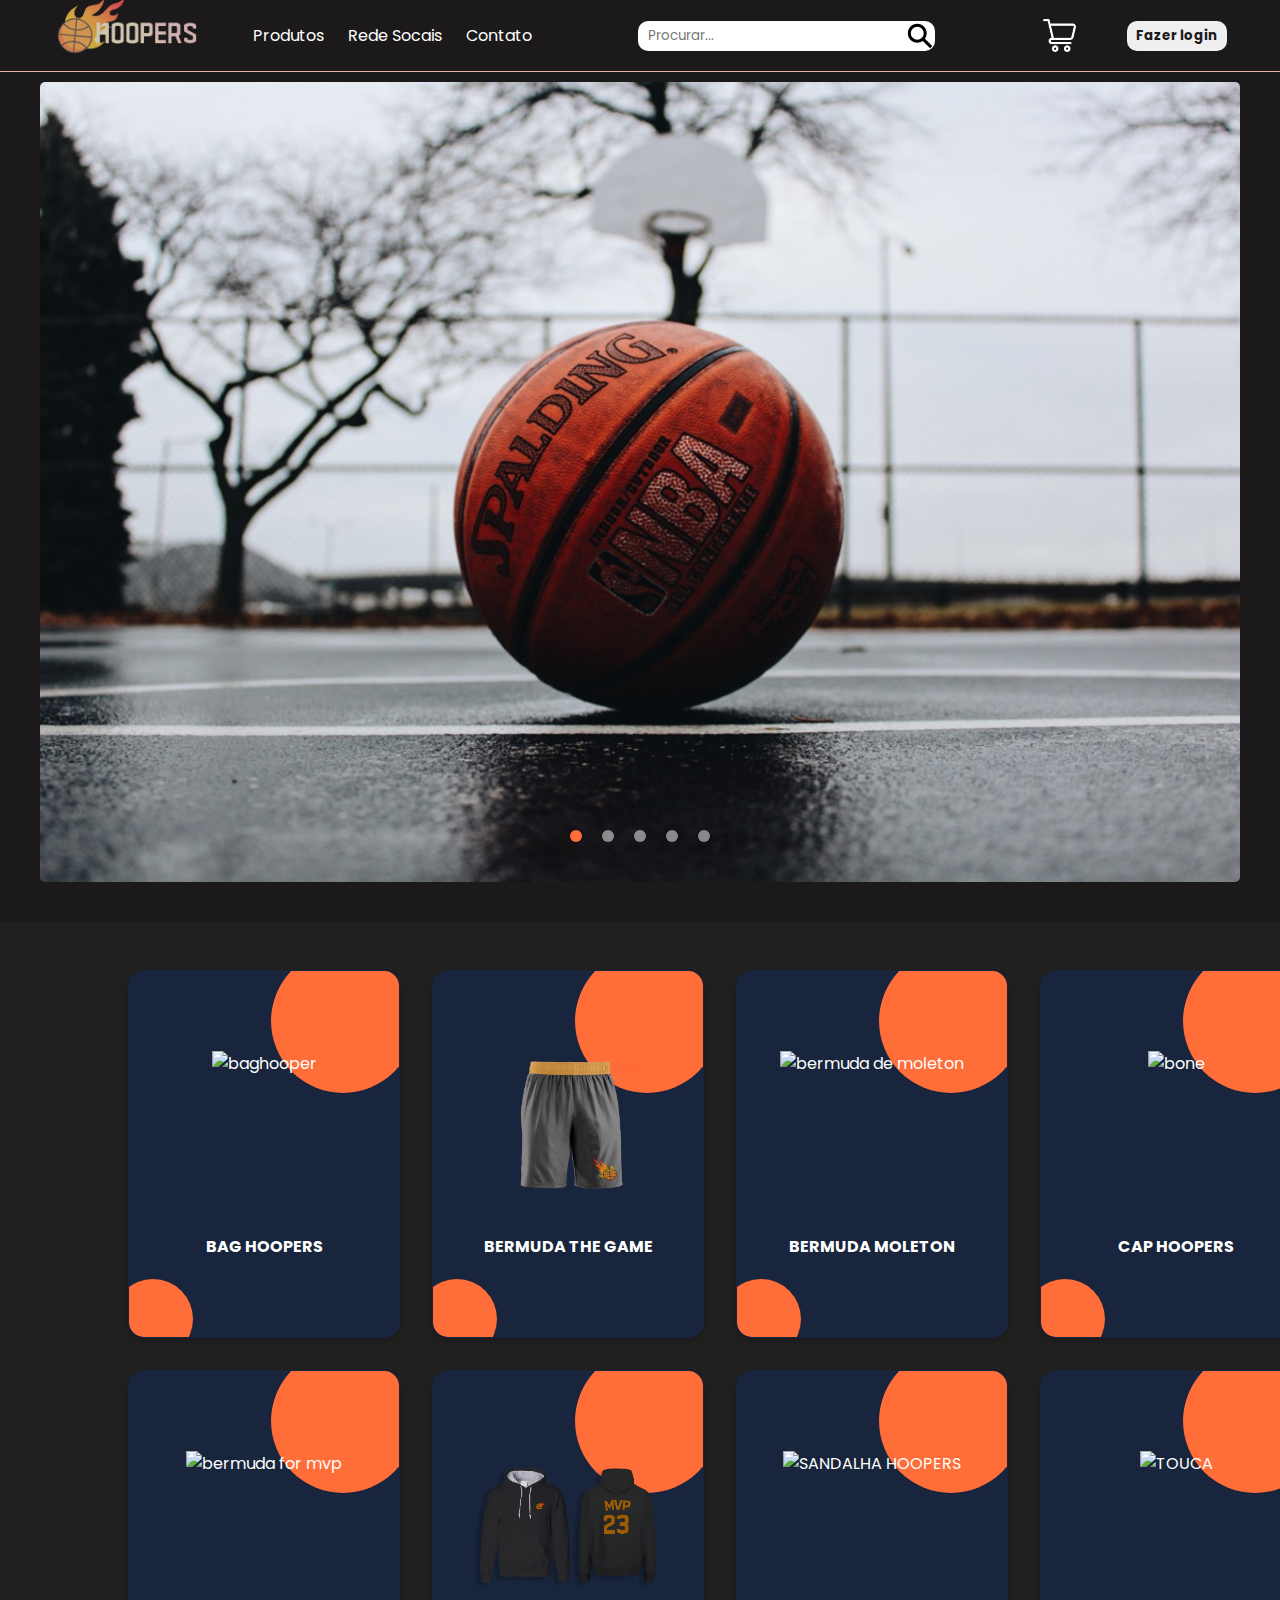
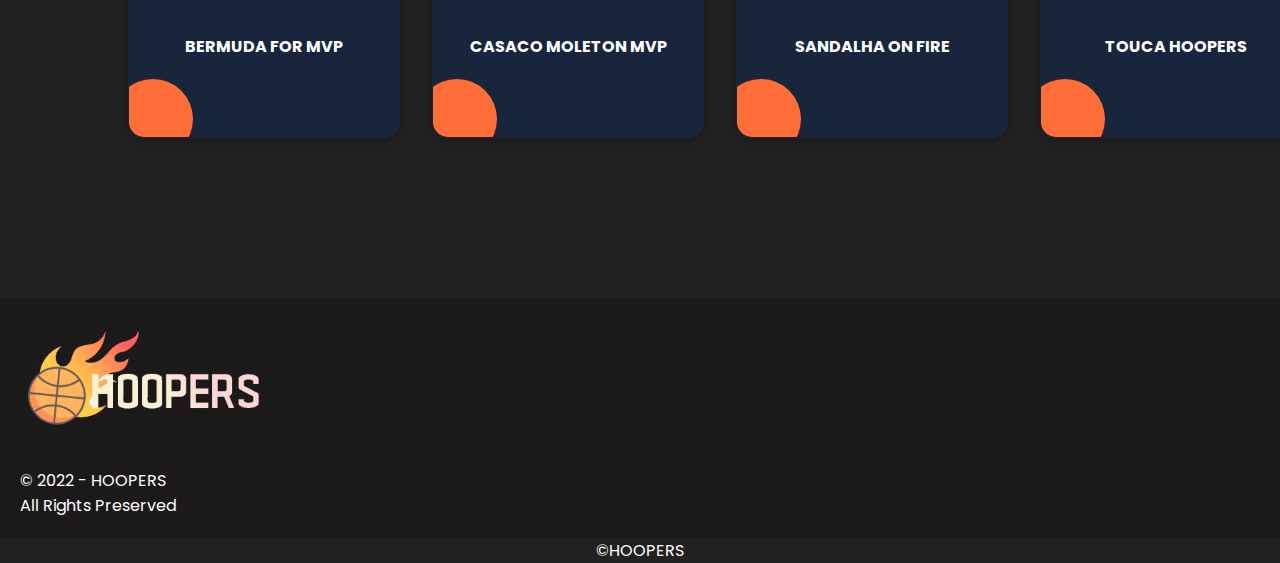
==== commit ea8cbfd6: "add page register" ====
--- a/index.html
+++ b/index.html
@@ -30,7 +30,7 @@
         <div id="menuright">
         <img src="img/carrinho-carrinho.png" alt="shopping cart" id="cart">
 
-        <button> <a href="#" id="button">Fazer login</a></button>
+        <button> <a href="login-page/login.html" id="button">Fazer login</a></button>
         </div>
     </header>
 
--- a/style.css
+++ b/style.css
@@ -196,7 +196,7 @@
     background-color: #222020;
     padding: 10rem;
     padding-top: 3rem;
-    padding-left: 0;
+    padding-left: 8rem;
     display: grid;
     grid-template-columns: repeat(4, 1fr);
     place-items: center;
